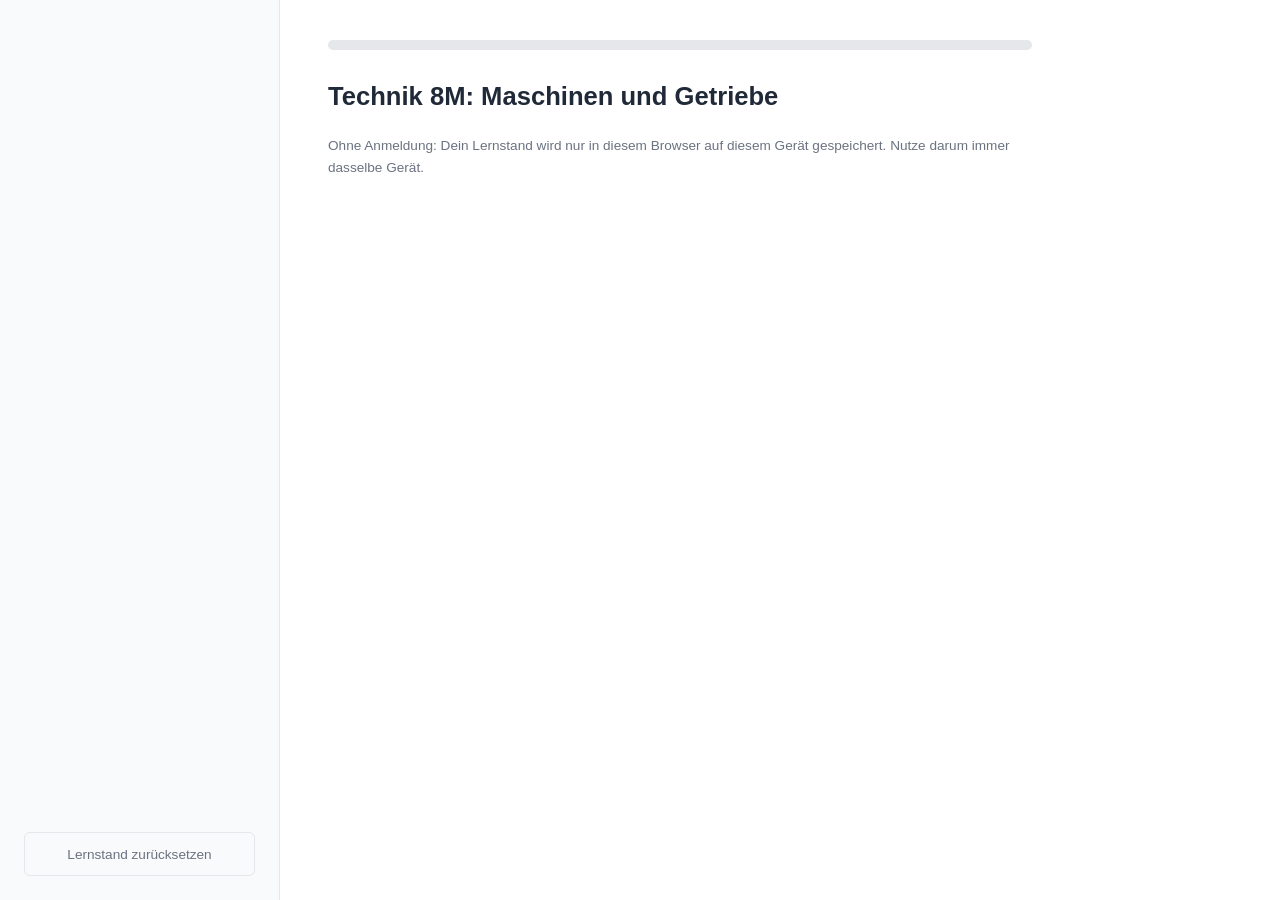
==== index.html @ 316d96e5 "Lern-App Technik 8M: Maschinen und Getriebe Co-Authored-By: Claude Opus 5.5 <noreply@anthropic.com>" ====
<!DOCTYPE html>
<html lang="de">
<head>
  <meta charset="UTF-8">
  <meta name="viewport" content="width=device-width, initial-scale=1.0">
  <title>Technik 8M: Maschinen und Getriebe</title>
  <link rel="stylesheet" href="css/style.css?v=2">
</head>
<body>
  <button class="menu-toggle" id="menu-toggle" aria-label="Menü">&#9776;</button>
  <aside id="sidebar">
    <div id="nav"></div>
    <button id="reset-progress">Lernstand zurücksetzen</button>
  </aside>
  <main id="content">
    <div id="progress-section">
      <div id="progress-label"></div>
      <div id="progress-bar-container"><div id="progress-bar"></div></div>
    </div>
    <div id="lesson-container"></div>
  </main>
  <script src="js/ka-daten.js?v=2"></script>
  <script src="js/progress.js?v=2"></script>
  <script src="js/exercises.js?v=2"></script>
  <script src="js/trainer.js?v=2"></script>
  <script src="js/renderer.js?v=2"></script>
  <script src="js/cards.js?v=2"></script>
  <script src="js/sims.js?v=2"></script>
  <script src="js/lessons-maschinen.js?v=2"></script>
  <script src="js/lessons-getriebe.js?v=2"></script>
  <script src="js/app.js?v=2"></script>
</body>
</html>
---- css/style.css ----
/* === CSS-Variablen === */
:root {
  --accent: #2563EB;
  --accent-light: #DBEAFE;
  --success: #16A34A;
  --error: #DC2626;
  --text: #1F2937;
  --text-light: #6B7280;
  --bg: #FFFFFF;
  --sidebar-bg: #F9FAFB;
  --border: #E5E7EB;
  --sidebar-width: 280px;
  --signal-high: #16A34A;
  --signal-low: #9CA3AF;
  --signal-carry: #F59E0B;
  --signal-active: #2563EB;
  --tap-min: 44px; /* Mindesthöhe für alles, was man antippt (iPad) */
}

/* === Reset === */
*,
*::before,
*::after {
  box-sizing: border-box;
  margin: 0;
  padding: 0;
}

/* === Body: CSS Grid Layout === */
body {
  display: grid;
  grid-template-columns: var(--sidebar-width) 1fr;
  min-height: 100vh;
  font-family: -apple-system, BlinkMacSystemFont, "Segoe UI", Roboto,
    "Helvetica Neue", Arial, sans-serif;
  color: var(--text);
  background: var(--bg);
}

/* === Sidebar === */
#sidebar {
  display: flex;
  flex-direction: column;
  background: var(--sidebar-bg);
  border-right: 1px solid var(--border);
  padding: 1.5rem;
  position: sticky;
  top: 0;
  height: 100vh;
  overflow-y: auto;
}

#sidebar h2 {
  font-size: 1.1rem;
  color: var(--accent);
  margin-bottom: 1.25rem;
  letter-spacing: 0.02em;
}

#sidebar h3 {
  font-size: 0.85rem;
  color: var(--text-light);
  text-transform: uppercase;
  letter-spacing: 0.05em;
  margin-bottom: 0.5rem;
  margin-top: 1rem;
}

#sidebar ul {
  list-style: none;
}

#sidebar li {
  padding: 0.5rem 0.75rem;
  border-radius: 6px;
  cursor: pointer;
  font-size: 0.9rem;
  color: var(--text);
  transition: background 0.15s ease;
}

#sidebar li:hover {
  background: var(--accent-light);
}

#sidebar li.active {
  background: var(--accent-light);
  color: var(--accent);
  font-weight: 600;
}

#sidebar li.completed {
  color: var(--success);
}

#sidebar li.in-progress {
  color: var(--text);
}

#sidebar li.not-started {
  color: var(--text-light);
}

/* Reset-Button: wird durch flex + margin-top:auto nach unten gedrückt */
#reset-progress {
  margin-top: auto;
  padding: 0.6rem 1rem;
  background: none;
  border: 1px solid var(--border);
  border-radius: 6px;
  color: var(--text-light);
  font-size: 0.85rem;
  cursor: pointer;
  transition: background 0.15s ease, color 0.15s ease;
}

#reset-progress:hover {
  background: var(--error);
  color: #fff;
  border-color: var(--error);
}

/* === Hauptinhalt === */
#content {
  padding: 2rem 3rem;
  max-width: 800px;
  min-width: 0; /* Grid-Spalte darf schmaler werden als ihr Inhalt (Handy) */
}

/* === Fortschrittsbalken === */
#progress-section {
  margin-bottom: 2rem;
}

#progress-label {
  font-size: 0.9rem;
  font-weight: 600;
  color: var(--text-light);
  margin-bottom: 0.5rem;
  letter-spacing: 0.01em;
}

#progress-bar-container {
  height: 10px;
  background: #E5E7EB;
  border-radius: 5px;
  overflow: hidden;
}

#progress-bar {
  height: 100%;
  background: var(--accent);
  border-radius: 5px;
  width: 0%;
  transition: width 0.4s ease;
}

/* === Spaced Repetition: "Heute faellig"-Sektion === */
#review-due {
  margin-bottom: 2rem;
}

.review-due-card {
  border: 1px solid #FCD34D;
  background: #FFFBEB;
  border-left: 4px solid #F59E0B;
  border-radius: 8px;
  padding: 1rem 1.25rem;
}

.review-due-head {
  font-size: 1rem;
  font-weight: 700;
  color: #92400E;
  display: flex;
  align-items: center;
  gap: 0.5rem;
}

.review-due-icon {
  display: inline-block;
  font-size: 1.1rem;
  color: #B45309;
}

.review-due-hint {
  font-size: 0.85rem;
  color: var(--text-light);
  margin: 0.4rem 0 0.8rem;
}

.review-due-list {
  display: flex;
  flex-wrap: wrap;
  gap: 0.5rem;
}

.review-due-btn {
  background: var(--bg);
  border: 1px solid #FCD34D;
  border-radius: 6px;
  padding: 0.5rem 0.75rem;
  font-size: 0.9rem;
  color: var(--text);
  cursor: pointer;
  text-align: left;
  transition: background 0.15s ease, border-color 0.15s ease;
  /* Touch-freundliche Mindesthoehe */
  min-height: 44px;
}

.review-due-btn:hover {
  background: #FEF3C7;
  border-color: #F59E0B;
}

/* Sidebar-Badge an faelliger Lektion */
.review-badge {
  margin-left: 0.4rem;
  font-size: 0.85rem;
  color: #B45309;
  font-weight: 700;
}

/* === Selbst-Check nach Lektionsabschluss (Assessment-Prompt) === */
.self-check {
  margin-top: 2rem;
  padding: 1.25rem;
  border: 1px solid var(--border);
  border-left: 4px solid var(--accent);
  border-radius: 8px;
  background: var(--accent-light);
}

.self-check-head {
  font-size: 1.05rem;
  font-weight: 700;
  color: var(--text);
}

.self-check-hint {
  font-size: 0.85rem;
  color: var(--text-light);
  margin: 0.4rem 0 1rem;
}

.self-check-btns {
  display: flex;
  flex-wrap: wrap;
  gap: 0.6rem;
}

.self-check-btn {
  flex: 1 1 140px;
  display: flex;
  flex-direction: column;
  align-items: center;
  gap: 0.15rem;
  padding: 0.7rem 0.5rem;
  border: 2px solid var(--border);
  border-radius: 8px;
  background: var(--bg);
  cursor: pointer;
  transition: border-color 0.15s ease, background 0.15s ease, transform 0.05s ease;
  /* Touch-freundlich */
  min-height: 56px;
}

.self-check-btn:hover { transform: translateY(-1px); }
.self-check-btn:active { transform: translateY(0); }

.sc-label { font-weight: 700; font-size: 0.95rem; color: var(--text); }
.sc-sub { font-size: 0.75rem; color: var(--text-light); }

.self-check-low:hover { border-color: #DC2626; background: #FEF2F2; }
.self-check-medium:hover { border-color: #F59E0B; background: #FFFBEB; }
.self-check-high:hover { border-color: var(--success); background: #F0FDF4; }

.self-check-done {
  font-size: 0.95rem;
  font-weight: 600;
  color: var(--success);
}

/* === Übungs-Header (Übung X von Y) === */
.exercise-header {
  font-size: 0.9rem;
  font-weight: 600;
  color: var(--text-light);
  margin-top: 2rem;
  margin-bottom: 0.75rem;
  padding-bottom: 0.5rem;
  border-bottom: 1px solid var(--border);
  letter-spacing: 0.02em;
  transition: color 0.3s ease;
}

.exercise-header:first-of-type {
  margin-top: 0.5rem;
}

.exercise-header.completed {
  color: var(--success);
}

.exercise-header.completed::after {
  content: ' ✓';
  font-weight: 700;
}

/* === Typografie === */
h1 {
  font-size: 1.8rem;
  margin-bottom: 1rem;
  color: var(--text);
}

h2 {
  font-size: 1.4rem;
  margin-bottom: 0.75rem;
  color: var(--text);
}

h3 {
  font-size: 1.1rem;
  margin-bottom: 0.5rem;
  color: var(--text);
}

p {
  line-height: 1.6;
  margin-bottom: 1rem;
  color: var(--text);
}

/* === Phase Tabs === */
.phase-tabs {
  display: flex;
  gap: 0;
  border-bottom: 2px solid var(--border);
  margin-bottom: 1.5rem;
}

.phase-tab {
  padding: 0.75rem 1.5rem;
  border: none;
  background: none;
  cursor: pointer;
  font-size: 0.95rem;
  color: var(--text-light);
  border-bottom: 2px solid transparent;
  margin-bottom: -2px;
  transition: all 0.2s;
}

.phase-tab:hover {
  color: var(--text);
}

.phase-tab.active {
  color: var(--accent);
  border-bottom-color: var(--accent);
  font-weight: 600;
}

/* === Phasen === */
.phase {
  display: none;
  animation: fadeIn 0.3s ease;
}

.phase.active {
  display: block;
}

@keyframes fadeIn {
  from { opacity: 0; transform: translateY(5px); }
  to { opacity: 1; transform: translateY(0); }
}

/* === Beispiel-Schritte === */
.example-step {
  background: var(--sidebar-bg);
  border: 1px solid var(--border);
  border-radius: 8px;
  margin-bottom: 0.75rem;
  overflow: hidden;
}

.example-step summary {
  padding: 0.75rem 1rem;
  cursor: pointer;
  font-weight: 600;
  color: var(--text);
  list-style: none;
}

.example-step summary::before {
  content: '▶ ';
  font-size: 0.7rem;
  margin-right: 0.5rem;
  transition: transform 0.2s;
  display: inline-block;
}

.example-step[open] summary::before {
  transform: rotate(90deg);
}

.step-content {
  padding: 0.75rem 1rem;
  border-top: 1px solid var(--border);
}

/* === Lektion Titel === */
#lesson-container h1 {
  margin-bottom: 1.5rem;
  font-size: 1.6rem;
}

/* === Uebungen allgemein === */
.exercise-question {
  font-weight: 600;
  margin-bottom: 1rem;
  font-size: 1.05rem;
}

.exercise-feedback {
  margin-top: 1rem;
  padding: 0.75rem 1rem;
  border-radius: 8px;
  font-size: 0.9rem;
}

.exercise-feedback.correct {
  background: #DCFCE7;
  color: #166534;
  border: 1px solid #BBF7D0;
}

.exercise-feedback.incorrect {
  background: #FEF2F2;
  color: #991B1B;
  border: 1px solid #FECACA;
}

/* === Multiple Choice === */
.mc-options {
  display: flex;
  flex-direction: column;
  gap: 0.5rem;
}

.mc-option {
  padding: 0.75rem 1rem;
  border: 2px solid var(--border);
  border-radius: 8px;
  background: white;
  cursor: pointer;
  text-align: left;
  font-size: 0.95rem;
  transition: all 0.2s;
}

.mc-option:hover:not(:disabled) {
  border-color: var(--accent);
  background: var(--accent-light);
}

.mc-option.correct {
  border-color: var(--success);
  background: #DCFCE7;
  color: #166534;
}

.mc-option.incorrect {
  border-color: var(--error);
  background: #FEF2F2;
  color: #991B1B;
}

.mc-option:disabled {
  cursor: not-allowed;
  opacity: 0.7;
}

.exercise-check-btn {
  margin-top: 1rem;
  padding: 0.6rem 1.5rem;
  background: var(--accent);
  color: white;
  border: none;
  border-radius: 6px;
  cursor: pointer;
  font-size: 0.95rem;
  transition: background 0.2s;
}

.exercise-check-btn:hover {
  background: #1D4ED8;
}

.exercise-check-btn:disabled {
  background: var(--text-light);
  cursor: not-allowed;
}

/* === Zuordnung === */
.matching-area {
  display: grid;
  grid-template-columns: 1fr 1fr;
  gap: 2rem;
  margin: 1rem 0;
}

.match-item {
  padding: 0.75rem 1rem;
  border: 2px solid var(--border);
  border-radius: 8px;
  cursor: pointer;
  text-align: center;
  margin-bottom: 0.5rem;
  transition: all 0.2s;
  user-select: none;
}

.match-item:hover {
  border-color: var(--accent);
}

.match-item.selected {
  border-color: var(--accent);
  background: var(--accent-light);
  box-shadow: 0 0 0 2px var(--accent-light);
}

.match-item.matched {
  opacity: 0.9;
  color: white;
  font-weight: 600;
}

/* === Responsive: Tablet (< 1024px) === */
@media (max-width: 1024px) {
  body {
    grid-template-columns: 1fr;
  }

  #sidebar {
    position: fixed;
    /* Feste Breite noetig, weil die Grid-Spalte hier wegfaellt. Verstecken per
       transform: translateX(-100%) verdeckt IMMER exakt die eigene Breite -
       robuster als ein fester left-Wert (sonst lugt die Sidebar ueber den Inhalt). */
    width: var(--sidebar-width);
    left: 0;
    top: 0;
    z-index: 100;
    transform: translateX(-100%);
    transition: transform 0.3s;
    box-shadow: none;
  }

  #sidebar.open {
    transform: translateX(0);
    box-shadow: 2px 0 10px rgba(0,0,0,0.1);
  }

  #content {
    padding: 1rem 1.5rem;
  }

  /* Fortschritts-Label nicht unter den fixen Hamburger schieben */
  #progress-label {
    padding-left: 52px;
    min-height: 32px;
  }

  /* Hamburger Button */
  .menu-toggle {
    display: block;
  }
}

@media (min-width: 1025px) {
  .menu-toggle {
    display: none;
  }
}

.menu-toggle {
  position: fixed;
  top: 1rem;
  left: 1rem;
  z-index: 101;
  background: var(--accent);
  color: white;
  border: none;
  border-radius: 6px;
  width: 44px;
  height: 44px;
  font-size: 1.2rem;
  cursor: pointer;
  /* display wird allein ueber die Media-Queries gesteuert (<=1024 block, >=1025 none).
     Kein display hier, sonst ueberschreibt diese spaeter stehende Regel die Query. */
}

.tip-box {
  background: #EFF6FF;
  border-left: 4px solid var(--accent);
  border-radius: 0 8px 8px 0;
  padding: 1rem 1.25rem;
  margin: 1.25rem 0;
}

.tip-box strong {
  color: var(--accent);
}

.warning-box {
  background: #FEF3C7;
  border-left: 4px solid #F59E0B;
  border-radius: 0 8px 8px 0;
  padding: 1rem 1.25rem;
  margin: 1.25rem 0;
}

.warning-box strong {
  color: #92400E;
}

.analogy-box {
  background: linear-gradient(135deg, #F0FDF4, #DCFCE7);
  border: 1px solid #BBF7D0;
  border-radius: 12px;
  padding: 1.25rem 1.5rem;
  margin: 1.25rem 0;
}

.analogy-box::before {
  content: '💡';
  font-size: 1.3rem;
  margin-right: 0.5rem;
}

/* === Ordering Exercise (Reihenfolge sortieren) === */
.exercise-ordering .ordering-list {
  list-style: none;
  padding: 0;
  margin: 1rem 0;
  counter-reset: ordering-counter;
}

.exercise-ordering .ordering-item {
  counter-increment: ordering-counter;
  display: flex;
  align-items: center;
  justify-content: space-between;
  padding: 0.75rem 1rem;
  border: 2px solid var(--border);
  border-radius: 8px;
  margin-bottom: 0.5rem;
  background: white;
  gap: 1rem;
  transition: border-color 0.15s, background 0.15s;
}

.exercise-ordering .ordering-item::before {
  content: counter(ordering-counter) ".";
  font-weight: 600;
  color: var(--text-light);
  min-width: 1.5rem;
  flex-shrink: 0;
}

.exercise-ordering .ordering-item:hover {
  border-color: var(--accent);
  background: var(--accent-light);
}

.exercise-ordering .ordering-text {
  flex: 1;
  font-size: 0.95rem;
  line-height: 1.4;
}

.exercise-ordering .ordering-buttons {
  display: flex;
  gap: 0.25rem;
  flex-shrink: 0;
}

.exercise-ordering .ordering-btn {
  width: 44px;
  height: 44px;
  border: 1px solid var(--border);
  border-radius: 6px;
  background: var(--sidebar-bg);
  cursor: pointer;
  font-size: 1.2rem;
  font-weight: bold;
  color: var(--text);
  transition: all 0.15s;
  display: inline-flex;
  align-items: center;
  justify-content: center;
}

.exercise-ordering .ordering-btn:hover:not(:disabled) {
  background: var(--accent);
  border-color: var(--accent);
  color: white;
}

.exercise-ordering .ordering-btn:disabled {
  opacity: 0.3;
  cursor: not-allowed;
}

/* Print-Stylesheet (für späteren AB-Export) */
@media print {
  .phase-tabs,
#sidebar,
#progress-section,
.menu-toggle {
    display: none !important;
  }
  .phase {
    display: block !important;
    page-break-before: always;
  }
  
}

/* =====================================================================
   Ergänzungen für Übungstypen und Boxen
   ===================================================================== */

/* why-context (amber) -- Motivation/Praxisbezug */
.why-context {
  background: #FFF1F2;
  border-left: 4px solid #FECDD3;
  padding: 0.85rem 1rem;
  border-radius: 8px;
  margin: 1rem 0;
}

/* Intro-Text ueber den Uebungen */
.exercises-intro {
  background: var(--accent-light);
  border-radius: 8px;
  padding: 0.85rem 1rem;
  margin-bottom: 1.25rem;
  font-size: 0.95rem;
}

/* neutrales Feedback (z.B. Loesung gezeigt) */
.exercise-feedback.neutral {
  background: #F3F4F6;
  color: #374151;
  border: 1px solid #E5E7EB;
}

/* "Loesung zeigen"-Button: dezent,
sekundaer */
.exercise-solve-btn {
  margin-top: 1rem;
  margin-left: 0.5rem;
  padding: 0.6rem 1.2rem;
  background: #fff;
  color: var(--accent);
  border: 1px solid var(--accent);
  border-radius: 6px;
  cursor: pointer;
  font-size: 0.95rem;
}
.exercise-solve-btn:hover { background: var(--accent-light); }

/* ---------------- Fill-in-blank (Lueckentext) ---------------- */
.exercise-fill .fill-text {
  font-size: 1.05rem;
  line-height: 2.4;
}
.fill-input {
  display: inline-block;
  min-width: 90px;
  padding: 0.3rem 0.5rem;
  margin: 0 2px;
  border: 2px solid var(--border);
  border-radius: 6px;
  font-size: 1rem;
  font-family: inherit;
  background: #fff;
}
.fill-input:focus { outline: none; border-color: var(--accent); }
.fill-input.correct { border-color: var(--success); background: #DCFCE7; }
.fill-input.incorrect { border-color: var(--error); background: #FEF2F2; }
.fill-input.revealed { border-color: #F59E0B; background: #FFFBEB; }
.fill-btn-row { display: flex; flex-wrap: wrap; gap: 0; align-items: center; }
.vocab-card {
  background: var(--sidebar-bg);
  border: 1px solid var(--border);
  border-radius: 12px;
  padding: 1.5rem;
  text-align: center;
}
.vocab-prompt {
  font-size: 1.5rem;
  font-weight: 600;
  color: var(--text);
  margin-bottom: 0.5rem;
}
.vocab-hint {
  font-size: 0.9rem;
  color: var(--text-light);
  margin-bottom: 1rem;
}
.vocab-input {
  width: 100%;
  max-width: 320px;
  padding: 0.7rem 0.9rem;
  font-size: 1.1rem;
  text-align: center;
  border: 2px solid var(--border);
  border-radius: 8px;
  font-family: inherit;
  margin: 0.5rem 0 1rem;
}
.vocab-input:focus { outline: none; border-color: var(--accent); }
.vocab-input.correct { border-color: var(--success); background: #DCFCE7; }
.vocab-input.incorrect { border-color: var(--error); background: #FEF2F2; }
.vocab-card .exercise-check-btn { margin-top: 0.25rem; min-height: 44px; }
.vocab-next { background: var(--success); }
.vocab-next:hover { background: #15803D; }
.vocab-done { font-size: 1.05rem; line-height: 1.6; }

/* ---------------- Listening ---------------- */
.listening-controls { display: flex; gap: 0.75rem; flex-wrap: wrap; margin: 0.5rem 0 1rem; }
.listening-play-btn,
.listening-slow-btn {
  padding: 0.7rem 1.4rem;
  min-height: 44px;
  border: none;
  border-radius: 8px;
  font-size: 1rem;
  cursor: pointer;
}
.listening-play-btn { background: var(--accent); color: #fff; }
.listening-play-btn:hover { background: #1D4ED8; }
.listening-slow-btn { background: var(--accent-light); color: var(--accent); }
.listening-slow-btn:hover { background: #BFDBFE; }
.listening-question { margin-top: 0.5rem; }
.listening-transcript {
  margin-top: 1rem;
  background: var(--sidebar-bg);
  border: 1px solid var(--border);
  border-radius: 8px;
  padding: 0.5rem 1rem;
}
.listening-transcript summary { cursor: pointer; color: var(--text-light); font-size: 0.9rem; }
.listening-transcript-text { margin-top: 0.5rem; font-style: italic; line-height: 1.6; }

/* ---------------- Free-text (Schreibaufgabe) ---------------- */
.freetext-area {
  width: 100%;
  padding: 0.8rem;
  border: 2px solid var(--border);
  border-radius: 8px;
  font-size: 1rem;
  font-family: inherit;
  line-height: 1.6;
  resize: vertical;
  margin-top: 0.5rem;
}
.freetext-area:focus { outline: none; border-color: var(--accent); }
.freetext-counter { font-size: 0.8rem; color: var(--text-light); margin: 0.3rem 0 0.5rem; }
.freetext-model {
  margin-top: 1rem;
  background: #F0FDF4;
  border: 1px solid #BBF7D0;
  border-radius: 8px;
  padding: 1rem;
}
.freetext-model-head { font-weight: 600; margin-bottom: 0.5rem; }
.freetext-model-text { line-height: 1.7; }
.freetext-model-hint { margin-top: 0.75rem; font-size: 0.88rem; color: var(--text-light); }
.freetext-selfcheck { margin-top: 1rem; }
.freetext-sc-head { font-weight: 600; margin-bottom: 0.5rem; }
.freetext-sc-btns { display: flex; gap: 0.6rem; flex-wrap: wrap; }
.freetext-sc-btn {
  padding: 0.6rem 1rem;
  min-height: 44px;
  border: 1px solid var(--border);
  border-radius: 8px;
  background: #fff;
  cursor: pointer;
  font-size: 0.95rem;
}
.freetext-sc-btn:hover { background: var(--sidebar-bg); }

/* PDF-Lernpaket-Links in der Sidebar */
#pdf-paket { margin-top: 1.5rem; padding-top: 1rem; border-top: 1px solid var(--border); }
#pdf-paket h3 { font-size: 0.95rem; color: var(--text); margin-bottom: 0.5rem; }
.pdf-links { list-style: none; padding: 0; margin: 0; }
.pdf-links li { margin: 0; }
.pdf-links a {
  display: block;
  padding: 0.55rem 0.6rem;
  color: var(--accent);
  text-decoration: none;
  font-size: 0.9rem;
  border-radius: 6px;
  min-height: 40px;
}
.pdf-links a:hover { background: var(--accent-light); }

/* =====================================================================
   KA-Vorlage (Lernpaket-Audit 11/2026)
   ===================================================================== */

/* Alles, was man antippt, mindestens 44 px hoch */
.mc-option, .match-item, .phase-tab, .exercise-check-btn, .exercise-solve-btn,
.fill-input, .vocab-input, #sidebar li, .ordering-btn, .self-check-btn,
.review-due-btn, .freetext-sc-btn, .listening-play-btn, .listening-slow-btn,
.topic-go, .trainer-speak, #reset-progress, .menu-toggle, summary, .pdf-links a {
  min-height: var(--tap-min);
}
.ordering-btn, .menu-toggle { min-width: var(--tap-min); }
summary { display: flex; align-items: center; }

/* Seitenleiste: Startseite + Trainer oben */
#nav h3 { margin-top: 1rem; }
.nav-top { border-bottom: 1px solid var(--border); padding-bottom: 0.5rem; margin-bottom: 0.25rem; }
.nav-top li { font-weight: 600; }
#sidebar li { display: flex; align-items: center; }

/* Startseite */
.start-date { font-size: 1.05rem; margin: 0.25rem 0 1.25rem; line-height: 1.6; }
.start-left { color: var(--accent); font-weight: 700; }
.start-small { font-size: 0.85rem; color: var(--text-light); margin: 0.5rem 0 1rem; }
#lesson-container > .review-due-card { margin-bottom: 1.5rem; }
.start-pending { border: 2px solid var(--accent); border-radius: 10px; padding: 0.75rem 1rem; margin-bottom: 1rem; }
.start-pending .self-check { margin-top: 0.5rem; border: none; padding: 0; background: none; }

.topic-table { width: 100%; border-collapse: collapse; margin: 0.5rem 0; }
.topic-table th, .topic-table td { text-align: left; padding: 0.55rem 0.5rem; border-bottom: 1px solid var(--border); vertical-align: middle; }
.topic-table th { font-size: 0.85rem; color: var(--text-light); font-weight: 600; }
.topic-go {
  padding: 0.4rem 1rem; border: 2px solid var(--accent); background: white; color: var(--accent);
  border-radius: 8px; font-weight: 600; cursor: pointer; font-size: 0.95rem;
}
.topic-go:hover { background: var(--accent-light); }

/* Ampel: Farbe UND Text, damit es auch ohne Farbsehen klar ist */
.ampel { display: inline-flex; align-items: center; gap: 0.4rem; font-size: 0.9rem; white-space: nowrap; }
.ampel-dot { width: 0.9rem; height: 0.9rem; border-radius: 50%; flex: none; border: 1px solid rgba(0,0,0,0.15); }
.ampel-none .ampel-dot { background: #D1D5DB; }
.ampel-low .ampel-dot { background: var(--error); }
.ampel-medium .ampel-dot { background: #F59E0B; }
.ampel-high .ampel-dot { background: var(--success); }
.ampel-partial .ampel-dot { background: linear-gradient(90deg, #F59E0B 50%, #D1D5DB 50%); }
.pdf-links a { display: flex; align-items: center; }
/* 6: Menü-Knopf (fixed, oben links) überdeckt sonst den ersten Eintrag der Seitenleiste */
@media (max-width: 1024px) { #sidebar { padding-top: 4.5rem; } }

/* Gemischt üben */
.mixed-go { margin: 0.25rem 0 1.25rem; }

/* Trainer */
.trainer-stats { display: flex; flex-wrap: wrap; gap: 0.5rem 1rem; font-size: 0.9rem; color: var(--text-light); margin: 0.25rem 0 1rem; }
.trainer-intro p { margin-bottom: 0.75rem; }
.trainer-small { font-size: 0.85rem; color: var(--text-light); }
.trainer-done-text { font-size: 1.1rem; color: var(--success); font-weight: 600; }
.vocab-progress { font-size: 0.85rem; color: var(--text-light); margin-bottom: 0.5rem; }
.trainer-back { font-size: 1.15rem; font-weight: 600; margin: 0.75rem 0; padding: 0.75rem 1rem; background: var(--accent-light); border-radius: 8px; }
.trainer-example { font-style: italic; color: var(--text-light); margin: 0.5rem 0; }
.trainer-speak {
  display: inline-flex; align-items: center; padding: 0.4rem 0.9rem; margin: 0.25rem 0.5rem 0.5rem 0;
  border: 1px solid var(--border); background: white; border-radius: 8px; cursor: pointer; font-size: 0.95rem;
}
.vocab-card .exercise-check-btn { margin-right: 0.5rem; }

/* Zahl tippen */
.number-row { display: flex; align-items: center; gap: 0.5rem; margin: 0.5rem 0; }
.number-input { width: 9rem; font-size: 1.05rem; }
.number-unit { font-weight: 600; }
.number-solution { margin: 0.5rem 0; padding: 0.5rem 0.75rem; background: white; border-radius: 6px; line-height: 1.7; }

@media (max-width: 600px) {
  #content { padding: 1rem; }
  .topic-table th:nth-child(2), .topic-table td:nth-child(2) { display: none; }
  .topic-table th, .topic-table td { padding: 0.5rem 0.3rem; }
  .ampel { white-space: normal; }
}

/* Wort- und Info-Tabellen in Erklärungen */
.info-table { width: 100%; border-collapse: collapse; margin: 0.75rem 0; font-size: 0.95rem; }
.info-table th, .info-table td { border: 1px solid var(--border); padding: 0.55rem 0.7rem; text-align: left; vertical-align: top; line-height: 1.4; }
.info-table th { background: var(--accent-light); }
.info-table tr:nth-child(even) td { background: #F9FAFB; }
.info-table td:first-child { font-weight: 600; width: 40%; overflow-wrap: anywhere; }
.sim { border: 2px solid var(--accent-light); background: #FAFCFF; border-radius: 12px; padding: 1rem; margin: 1.25rem 0; }
.sim-title { font-weight: 700; color: var(--accent); margin-bottom: 0.6rem; }
.sim-small { font-weight: 400; font-size: 0.8rem; color: var(--text-light); }
.sim-row { display: block; margin: 0.4rem 0; }
.sim-label { display: block; font-size: 0.95rem; }
.sim input[type="range"] { width: 100%; min-height: var(--tap-min); accent-color: var(--accent); }
.sim-toggle { display: flex; flex-wrap: wrap; gap: 0.4rem; margin: 0.4rem 0; }
.sim-btn { min-height: var(--tap-min); padding: 0.4rem 0.9rem; border: 2px solid var(--border); background: white; border-radius: 8px; cursor: pointer; font-size: 0.9rem; }
.sim-btn.on { border-color: var(--accent); background: var(--accent-light); font-weight: 600; }
.sim-svg { width: 100%; height: auto; display: block; margin: 0.5rem 0; background: white; border-radius: 8px; }
.sim-skala { max-width: 340px; }
.sim-mini { max-width: 260px; display: inline-block; vertical-align: middle; margin: 0.25rem 0; }
.mc-option .sim-mini { max-width: 220px; pointer-events: none; }
.sim-out { background: white; border-left: 4px solid var(--accent); border-radius: 0 8px 8px 0; padding: 0.6rem 0.8rem; line-height: 1.6; min-height: 3rem; }
@keyframes simSlide { from { transform: translateX(0); } to { transform: translateX(40px); } }
.sim-slide { animation: simSlide 1.6s ease-in-out infinite alternate; }
@media (prefers-reduced-motion: reduce) { .sim-slide { animation: none; } }
/* Merksätze aus dem Heft */
.merke { border: 2px solid #2563EB; border-radius: 10px; padding: 0.75rem 1rem; margin: 1rem 0; background: #EFF6FF; }
.merke::before { content: 'Merke: '; font-weight: 700; color: #2563EB; }
.formel { font-size: 1.15rem; font-weight: 700; text-align: center; background: white; border: 1px dashed var(--accent); border-radius: 8px; padding: 0.6rem; margin: 0.75rem 0; }

/* Technik 8M: eigene Grafiken */
.lesson-svg { width: 100%; max-width: 640px; height: auto; display: block; margin: 1rem auto; background: white; border-radius: 8px; }
.getriebe-icon { display: block; width: 110px; height: auto; margin-bottom: 0.3rem; }
.getriebe-tabelle td:first-child { width: 125px; }
.klein { font-size: 0.85rem; color: var(--text-light); }
.sim > .sim-btn { margin: 0.3rem 0; }
@media (max-width: 600px) { .getriebe-tabelle { font-size: 0.85rem; } .getriebe-icon { width: 80px; } .getriebe-tabelle td:first-child { width: 90px; } }
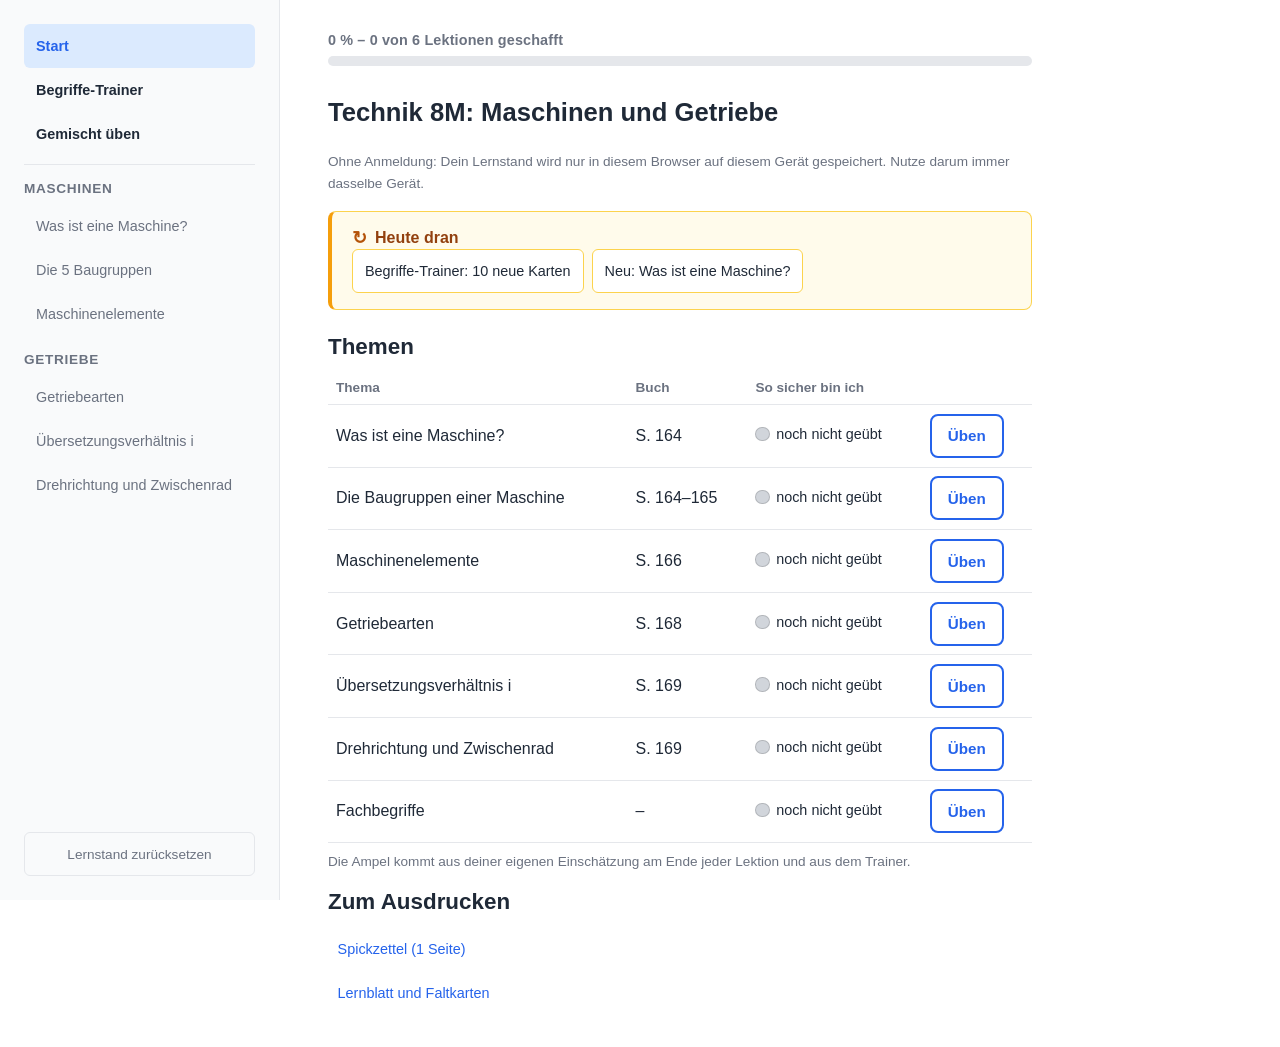
==== commit 749495cb: "Eingabeprüfung toleranter: Artikel, Plural, Umlaute, Verhältnisse, Synonyme; L7-Frage eindeutig; alt" ====
--- a/index.html
+++ b/index.html
@@ -4,7 +4,7 @@
   <meta charset="UTF-8">
   <meta name="viewport" content="width=device-width, initial-scale=1.0">
   <title>Technik 8M: Maschinen und Getriebe</title>
-  <link rel="stylesheet" href="css/style.css?v=2">
+  <link rel="stylesheet" href="css/style.css?v=5">
 </head>
 <body>
   <button class="menu-toggle" id="menu-toggle" aria-label="Menü">&#9776;</button>
@@ -19,15 +19,15 @@
     </div>
     <div id="lesson-container"></div>
   </main>
-  <script src="js/ka-daten.js?v=2"></script>
-  <script src="js/progress.js?v=2"></script>
-  <script src="js/exercises.js?v=2"></script>
-  <script src="js/trainer.js?v=2"></script>
-  <script src="js/renderer.js?v=2"></script>
-  <script src="js/cards.js?v=2"></script>
-  <script src="js/sims.js?v=2"></script>
-  <script src="js/lessons-maschinen.js?v=2"></script>
-  <script src="js/lessons-getriebe.js?v=2"></script>
-  <script src="js/app.js?v=2"></script>
+  <script src="js/ka-daten.js?v=5"></script>
+  <script src="js/progress.js?v=5"></script>
+  <script src="js/exercises.js?v=5"></script>
+  <script src="js/trainer.js?v=5"></script>
+  <script src="js/renderer.js?v=5"></script>
+  <script src="js/cards.js?v=5"></script>
+  <script src="js/sims.js?v=5"></script>
+  <script src="js/lessons-maschinen.js?v=5"></script>
+  <script src="js/lessons-getriebe.js?v=5"></script>
+  <script src="js/app.js?v=5"></script>
 </body>
 </html>
